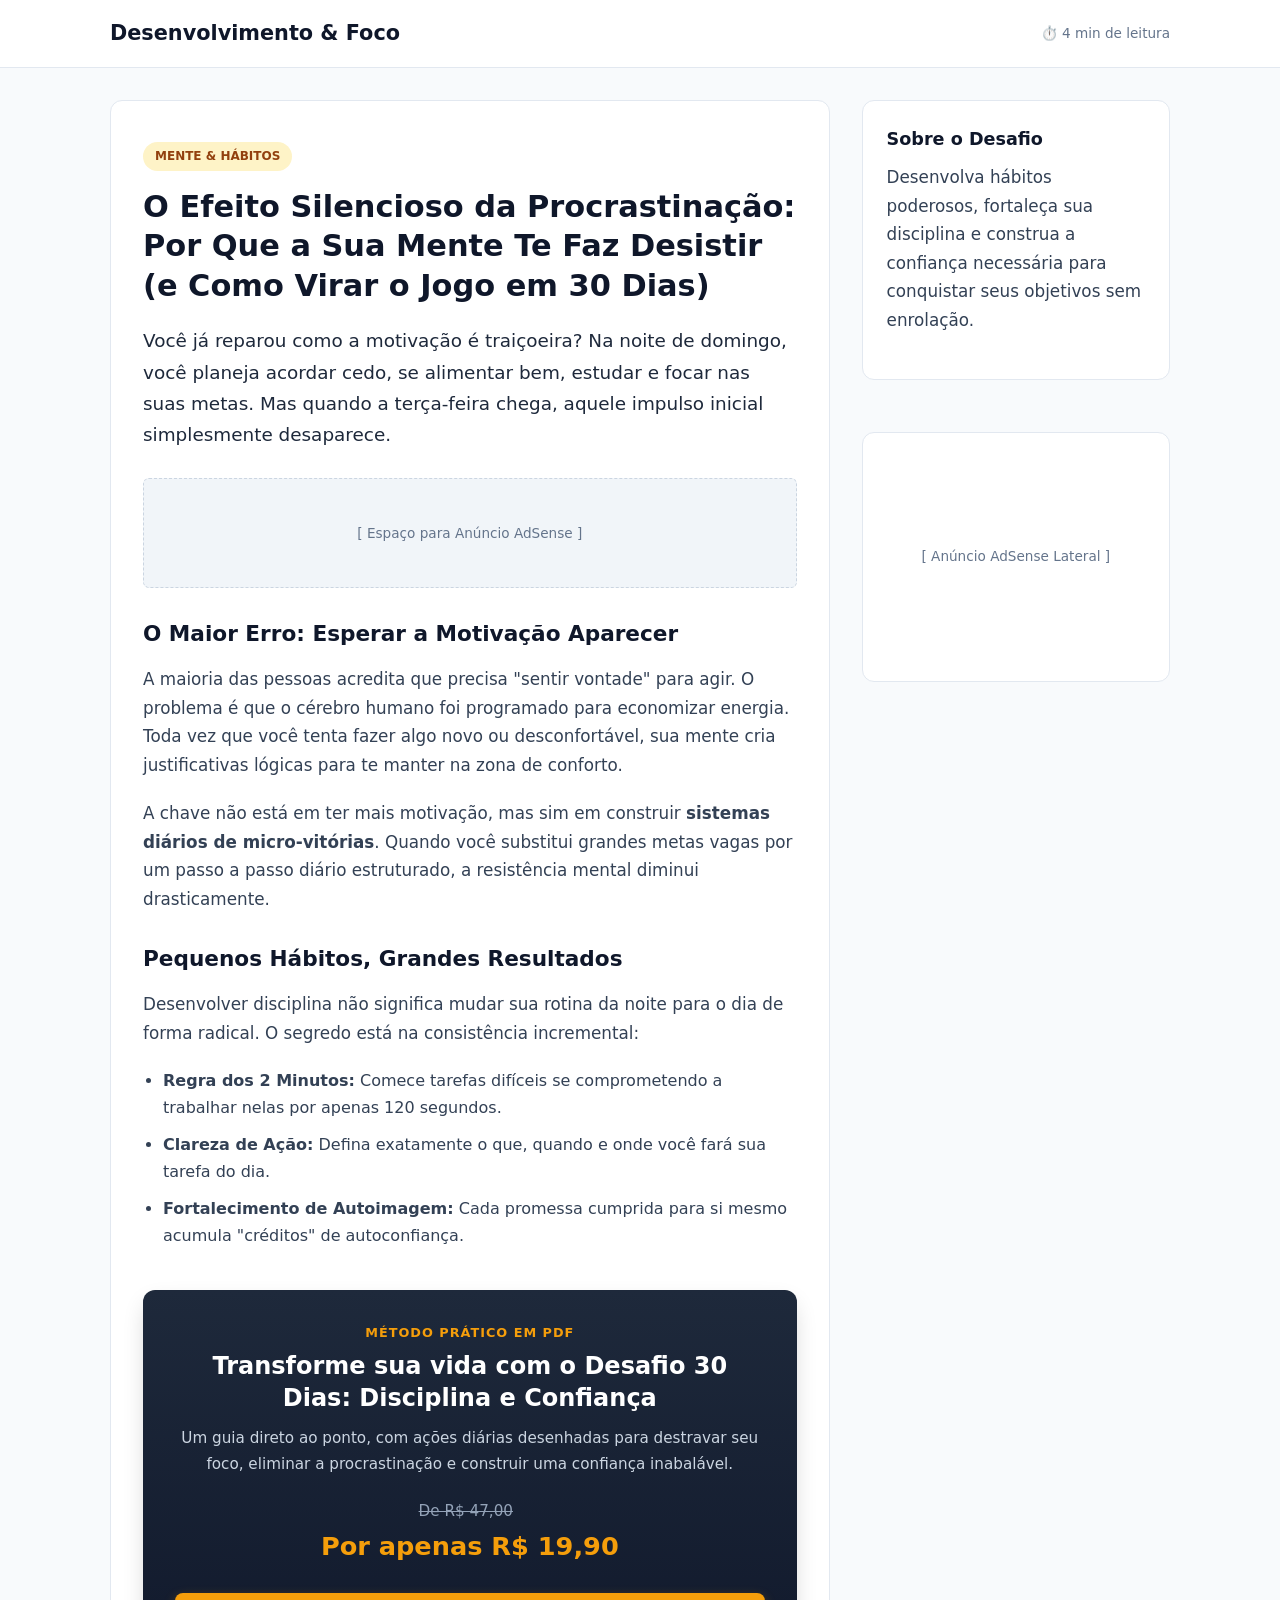
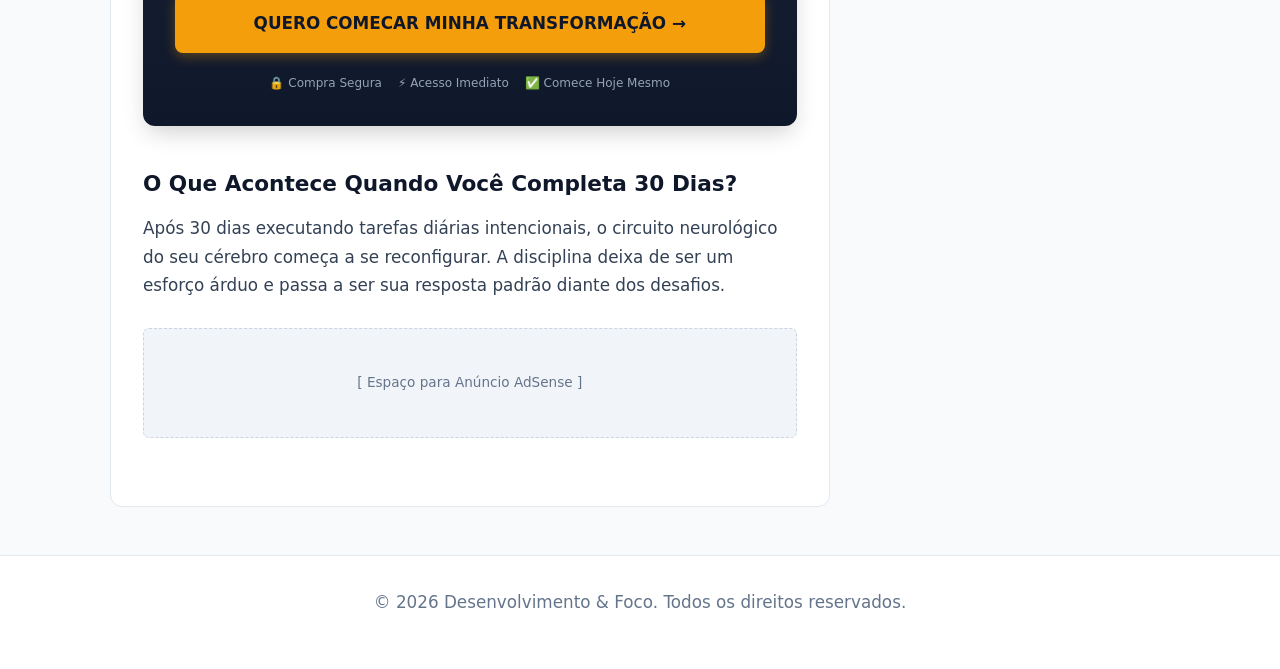
==== index.html @ 8fd377ad "Add files via upload" ====
<!DOCTYPE html>
<html lang="pt-BR">
<head>
    <meta charset="UTF-8">
    <meta name="viewport" content="width=device-width, initial-scale=1.0">
    <title>Por que 93% das Pessoas Desistem nos Primeiros 7 Dias? (E Como Quebrar esse Ciclo)</title>
    <meta name="description" content="Descubra o método simples de 30 dias para desenvolver uma disciplina inabalável e construir autoconfiança sem depender de motivação.">
    
    <!-- Link para o arquivo CSS externo -->
    <link rel="stylesheet" href="style.css">
</head>
<body>

    <header class="header">
        <div class="container header-container">
            <div class="logo">Desenvolvimento & Foco</div>
            <span class="read-time">⏱️ 4 min de leitura</span>
        </div>
    </header>

    <div class="container main-layout">
        
        <!-- Artigo Principal de Conversão -->
        <main class="content">
            <article>
                <span class="category">Mente & Hábitos</span>
                <h1>O Efeito Silencioso da Procrastinação: Por Que a Sua Mente Te Faz Desistir (e Como Virar o Jogo em 30 Dias)</h1>
                
                <p class="intro">
                    Você já reparou como a motivação é traiçoeira? Na noite de domingo, você planeja acordar cedo, se alimentar bem, estudar e focar nas suas metas. Mas quando a terça-feira chega, aquele impulso inicial simplesmente desaparece.
                </p>

                <!-- Espaço AdSense Topo -->
                <div class="adsense-box">
                    <!-- Insira seu código do Google AdSense aqui -->
                    <span>[ Espaço para Anúncio AdSense ]</span>
                </div>

                <h2>O Maior Erro: Esperar a Motivação Aparecer</h2>
                <p>
                    A maioria das pessoas acredita que precisa "sentir vontade" para agir. O problema é que o cérebro humano foi programado para economizar energia. Toda vez que você tenta fazer algo novo ou desconfortável, sua mente cria justificativas lógicas para te manter na zona de conforto.
                </p>
                <p>
                    A chave não está em ter mais motivação, mas sim em construir <strong>sistemas diários de micro-vitórias</strong>. Quando você substitui grandes metas vagas por um passo a passo diário estruturado, a resistência mental diminui drasticamente.
                </p>

                <h2>Pequenos Hábitos, Grandes Resultados</h2>
                <p>
                    Desenvolver disciplina não significa mudar sua rotina da noite para o dia de forma radical. O segredo está na consistência incremental:
                </p>
                
                <ul class="article-list">
                    <li><strong>Regra dos 2 Minutos:</strong> Comece tarefas difíceis se comprometendo a trabalhar nelas por apenas 120 segundos.</li>
                    <li><strong>Clareza de Ação:</strong> Defina exatamente o que, quando e onde você fará sua tarefa do dia.</li>
                    <li><strong>Fortalecimento de Autoimagem:</strong> Cada promessa cumprida para si mesmo acumula "créditos" de autoconfiança.</li>
                </ul>

                <!-- Banner/Card de Conversão do PDF -->
                <div class="product-banner">
                    <div class="product-tag">MÉTODO PRÁTICO EM PDF</div>
                    <h3>Transforme sua vida com o Desafio 30 Dias: Disciplina e Confiança</h3>
                    <p class="product-desc">
                        Um guia direto ao ponto, com ações diárias desenhadas para destravar seu foco, eliminar a procrastinação e construir uma confiança inabalável.
                    </p>
                    
                    <div class="price-container">
                        <span class="price-old">De R$ 47,00</span>
                        <span class="price-current">Por apenas R$ 19,90</span>
                    </div>

                    <a href="https://pay.kiwify.com.br/ElKavMv" target="_blank" class="cta-button" id="btn-kiwify">
                        QUERO COMECAR MINHA TRANSFORMAÇÃO →
                    </a>

                    <div class="guarantee-badges">
                        <span>🔒 Compra Segura</span>
                        <span>⚡ Acesso Imediato</span>
                        <span>✅ Comece Hoje Mesmo</span>
                    </div>
                </div>

                <h2>O Que Acontece Quando Você Completa 30 Dias?</h2>
                <p>
                    Após 30 dias executando tarefas diárias intencionais, o circuito neurológico do seu cérebro começa a se reconfigurar. A disciplina deixa de ser um esforço árduo e passa a ser sua resposta padrão diante dos desafios.
                </p>

                <!-- Espaço AdSense Fim do Artigo -->
                <div class="adsense-box">
                    <!-- Insira seu código do Google AdSense aqui -->
                    <span>[ Espaço para Anúncio AdSense ]</span>
                </div>
            </article>
        </main>

        <!-- Sidebar Lateral -->
        <aside class="sidebar">
            <div class="widget">
                <h3>Sobre o Desafio</h3>
                <p>Desenvolva hábitos poderosos, fortaleça sua disciplina e construa a confiança necessária para conquistar seus objetivos sem enrolação.</p>
            </div>

            <!-- Espaço AdSense Sidebar -->
            <div class="widget adsense-box sidebar-ads">
                <span>[ Anúncio AdSense Lateral ]</span>
            </div>
        </aside>

    </div>

    <footer>
        <div class="container footer-content">
            <p>&copy; 2026 Desenvolvimento & Foco. Todos os direitos reservados.</p>
        </div>
    </footer>

    <!-- Link para o arquivo JS externo -->
    <script src="script.js"></script>
</body>
</html>
---- style.css ----
:root {
    --primary-color: #f59e0b; /* Amarelo/Laranja de alta conversão */
    --primary-hover: #d97706;
    --bg-main: #f8fafc;
    --bg-card: #ffffff;
    --text-dark: #0f172a;
    --text-body: #334155;
    --text-muted: #64748b;
    --border-color: #e2e8f0;
}

* {
    margin: 0;
    padding: 0;
    box-sizing: border-box;
    font-family: system-ui, -apple-system, BlinkMacSystemFont, 'Segoe UI', Roboto, Oxygen, Ubuntu, Cantarell, sans-serif;
}

body {
    background-color: var(--bg-main);
    color: var(--text-body);
    line-height: 1.7;
}

.container {
    max-width: 1100px;
    margin: 0 auto;
    padding: 0 1.25rem;
}

/* Header */
.header {
    background-color: var(--bg-card);
    border-bottom: 1px solid var(--border-color);
    padding: 1rem 0;
}

.header-container {
    display: flex;
    justify-content: space-between;
    align-items: center;
}

.logo {
    font-size: 1.3rem;
    font-weight: 800;
    color: var(--text-dark);
}

.read-time {
    font-size: 0.85rem;
    color: var(--text-muted);
}

/* Layout Principal */
.main-layout {
    display: grid;
    grid-template-columns: 1fr;
    gap: 2rem;
    margin: 2rem auto;
}

@media (min-width: 768px) {
    .main-layout {
        grid-template-columns: 2.8fr 1.2fr;
    }
}

/* Artigo */
.content {
    background: var(--bg-card);
    padding: 2.5rem 2rem;
    border-radius: 12px;
    border: 1px solid var(--border-color);
}

.category {
    display: inline-block;
    background-color: #fef3c7;
    color: #92400e;
    font-weight: 700;
    font-size: 0.75rem;
    padding: 0.25rem 0.75rem;
    border-radius: 999px;
    text-transform: uppercase;
    margin-bottom: 1rem;
}

h1 {
    font-size: 1.9rem;
    color: var(--text-dark);
    line-height: 1.3;
    margin-bottom: 1.25rem;
}

h2 {
    font-size: 1.35rem;
    color: var(--text-dark);
    margin: 1.75rem 0 0.75rem;
}

p {
    margin-bottom: 1.25rem;
    font-size: 1.05rem;
}

.intro {
    font-size: 1.15rem;
    font-weight: 500;
    color: #1e293b;
}

.article-list {
    margin: 1rem 0 1.5rem 1.25rem;
}

.article-list li {
    margin-bottom: 0.6rem;
}

/* Blocos de Anúncio AdSense */
.adsense-box {
    background-color: #f1f5f9;
    border: 1px dashed #cbd5e1;
    min-height: 110px;
    display: flex;
    align-items: center;
    justify-content: center;
    color: var(--text-muted);
    font-size: 0.85rem;
    margin: 1.75rem 0;
    border-radius: 6px;
}

/* Card / Banner de Venda (Kiwify) */
.product-banner {
    background: linear-gradient(180deg, #1e293b 0%, #0f172a 100%);
    color: #ffffff;
    padding: 2rem;
    border-radius: 12px;
    margin: 2.5rem 0;
    text-align: center;
    box-shadow: 0 10px 25px -5px rgba(0, 0, 0, 0.2);
}

.product-tag {
    color: var(--primary-color);
    font-size: 0.8rem;
    font-weight: 800;
    letter-spacing: 1px;
    margin-bottom: 0.5rem;
}

.product-banner h3 {
    font-size: 1.5rem;
    margin-bottom: 0.75rem;
    line-height: 1.3;
}

.product-desc {
    font-size: 0.95rem;
    color: #cbd5e1;
    margin-bottom: 1.25rem;
}

.price-container {
    margin: 1rem 0 1.5rem;
}

.price-old {
    text-decoration: line-through;
    color: #94a3b8;
    font-size: 0.95rem;
    margin-right: 0.5rem;
}

.price-current {
    font-size: 1.6rem;
    font-weight: 800;
    color: var(--primary-color);
    display: block;
}

.cta-button {
    display: inline-block;
    width: 100%;
    background-color: var(--primary-color);
    color: #0f172a;
    font-weight: 800;
    font-size: 1.05rem;
    padding: 1rem;
    text-decoration: none;
    border-radius: 8px;
    transition: background-color 0.2s transform 0.1s;
    box-shadow: 0 4px 12px rgba(245, 158, 11, 0.3);
}

.cta-button:hover {
    background-color: var(--primary-hover);
    transform: translateY(-2px);
}

.guarantee-badges {
    display: flex;
    justify-content: center;
    gap: 1rem;
    flex-wrap: wrap;
    margin-top: 1.25rem;
    font-size: 0.75rem;
    color: #94a3b8;
}

/* Sidebar */
.sidebar {
    display: flex;
    flex-direction: column;
    gap: 1.5rem;
}

.widget {
    background: var(--bg-card);
    padding: 1.5rem;
    border-radius: 12px;
    border: 1px solid var(--border-color);
}

.widget h3 {
    font-size: 1.1rem;
    margin-bottom: 0.5rem;
    color: var(--text-dark);
}

.sidebar-ads {
    min-height: 250px;
}

/* Footer */
footer {
    border-top: 1px solid var(--border-color);
    background: var(--bg-card);
    padding: 2rem 0;
    text-align: center;
    font-size: 0.85rem;
    color: var(--text-muted);
    margin-top: 3rem;
}
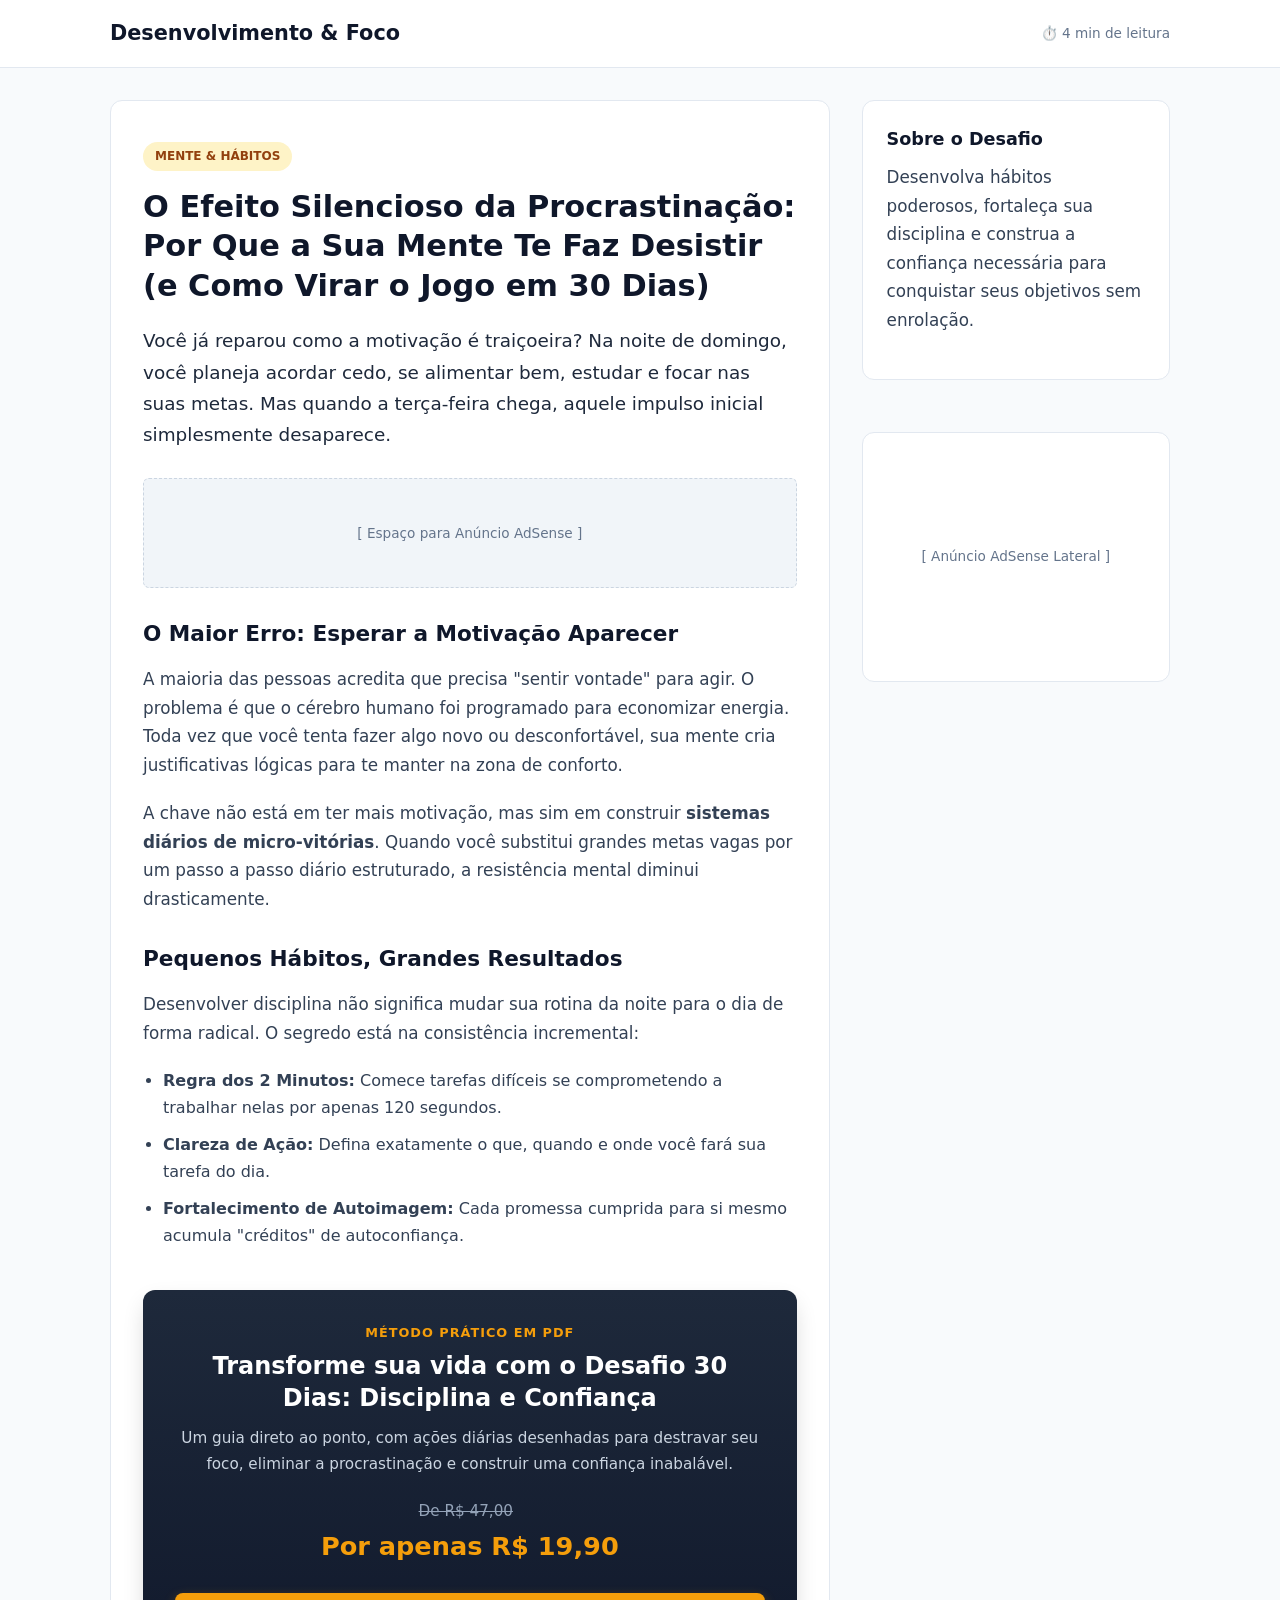
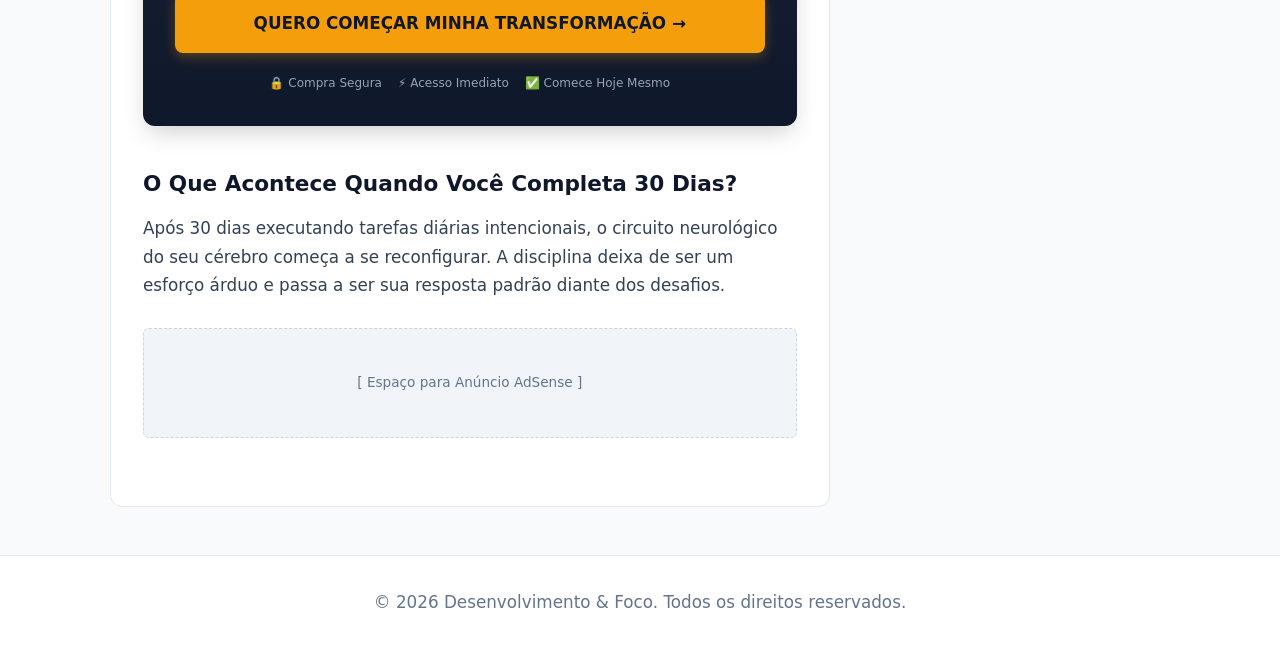
==== commit 0406b96e: "Add files via upload" ====
--- a/index.html
+++ b/index.html
@@ -6,6 +6,9 @@
     <title>Por que 93% das Pessoas Desistem nos Primeiros 7 Dias? (E Como Quebrar esse Ciclo)</title>
     <meta name="description" content="Descubra o método simples de 30 dias para desenvolver uma disciplina inabalável e construir autoconfiança sem depender de motivação.">
     
+    <!-- Script de Análises da Vercel -->
+    <script defer src="/_vercel/insights/script.js"></script>
+
     <!-- Link para o arquivo CSS externo -->
     <link rel="stylesheet" href="style.css">
 </head>
@@ -69,7 +72,7 @@
                     </div>
 
                     <a href="https://pay.kiwify.com.br/ElKavMv" target="_blank" class="cta-button" id="btn-kiwify">
-                        QUERO COMECAR MINHA TRANSFORMAÇÃO →
+                        QUERO COMEÇAR MINHA TRANSFORMAÇÃO →
                     </a>
 
                     <div class="guarantee-badges">
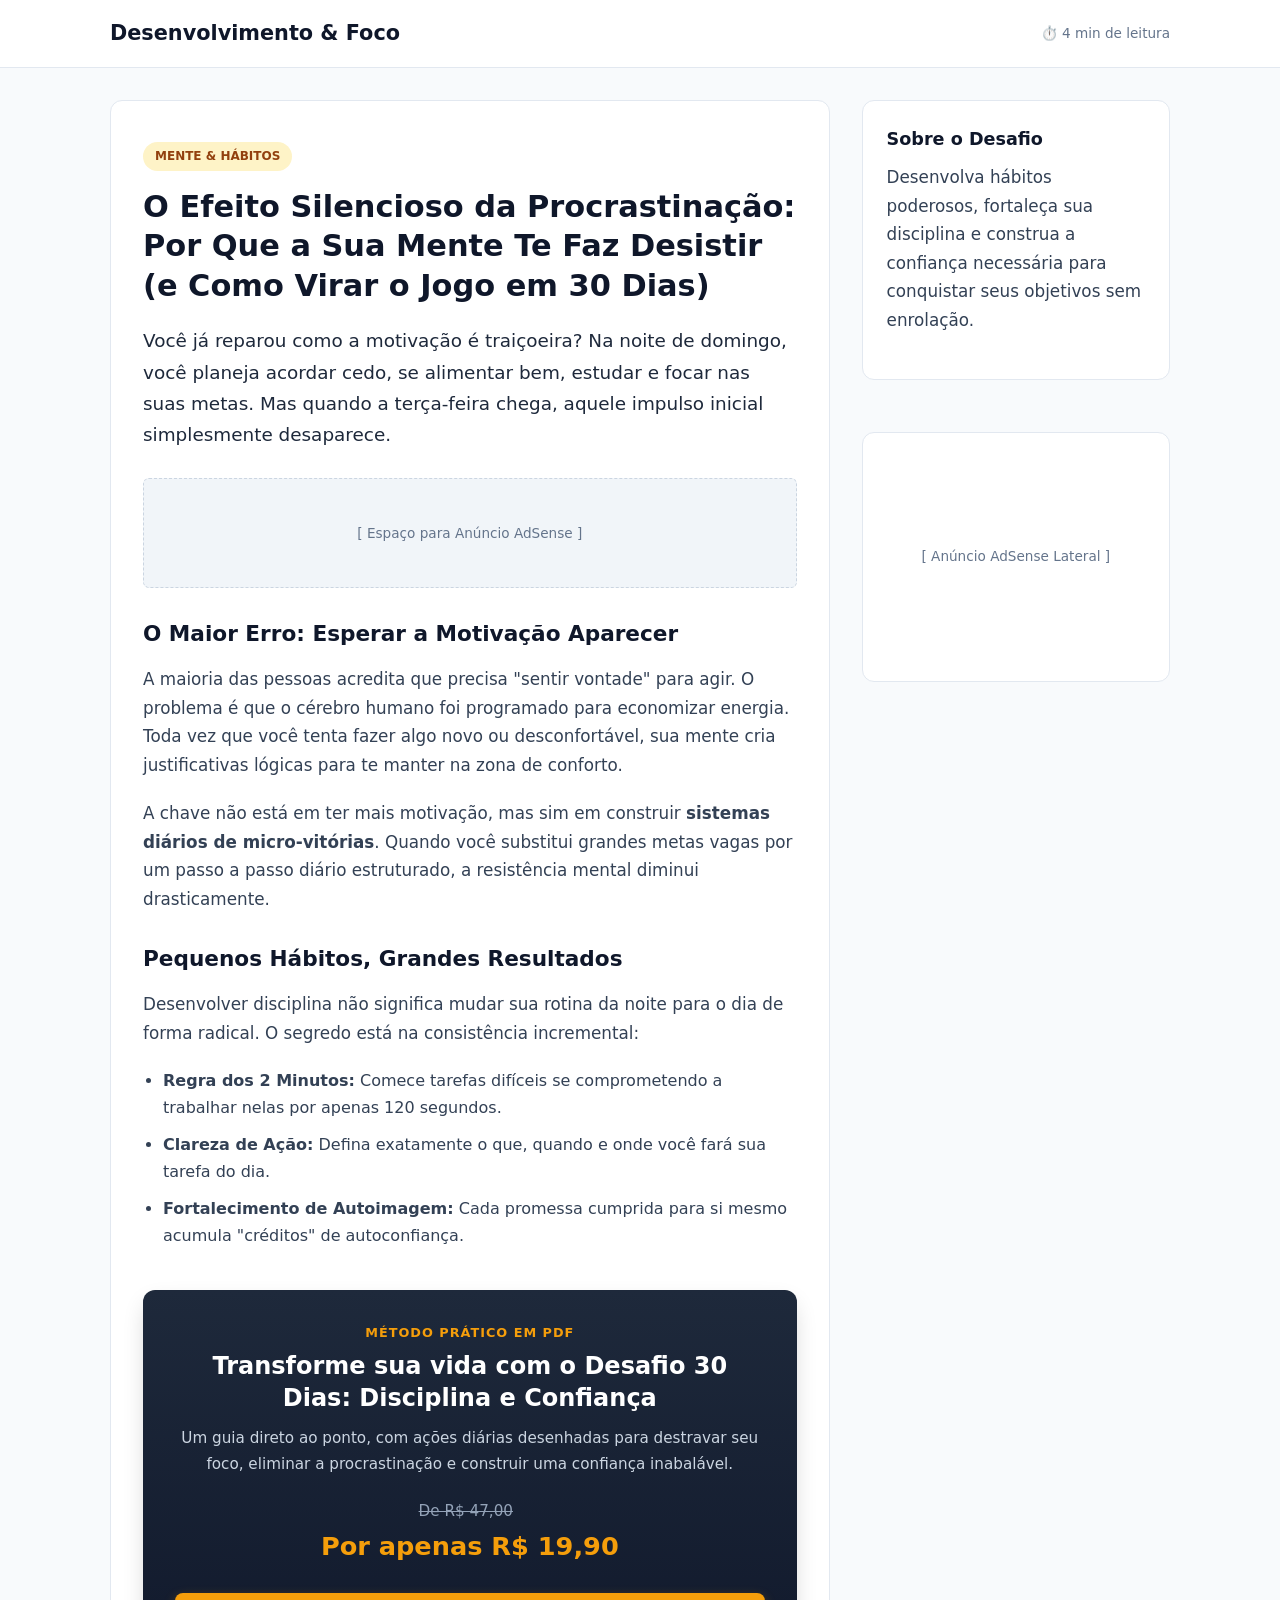
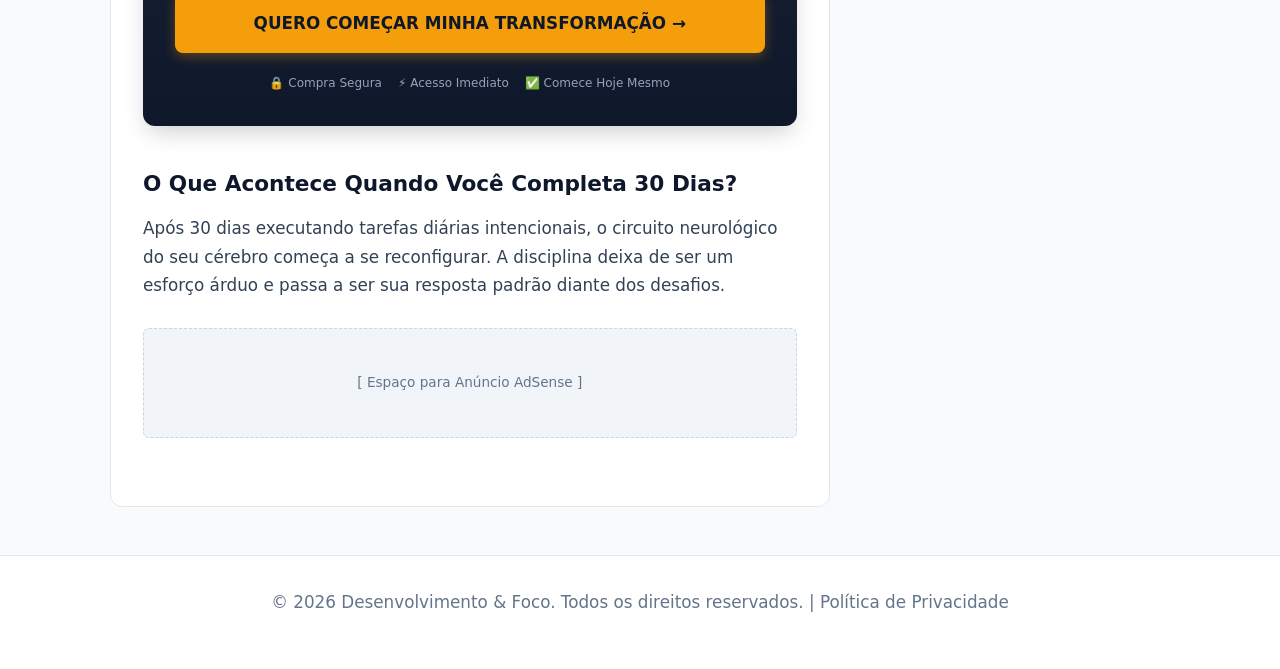
==== commit e7c44ace: "Add files via upload" ====
--- a/index.html
+++ b/index.html
@@ -112,7 +112,7 @@
 
     <footer>
         <div class="container footer-content">
-            <p>&copy; 2026 Desenvolvimento & Foco. Todos os direitos reservados.</p>
+            <p>&copy; 2026 Desenvolvimento & Foco. Todos os direitos reservados. | <a href="privacidade.html" style="color: var(--primary); text-decoration: none;">Política de Privacidade</a></p>
         </div>
     </footer>
 
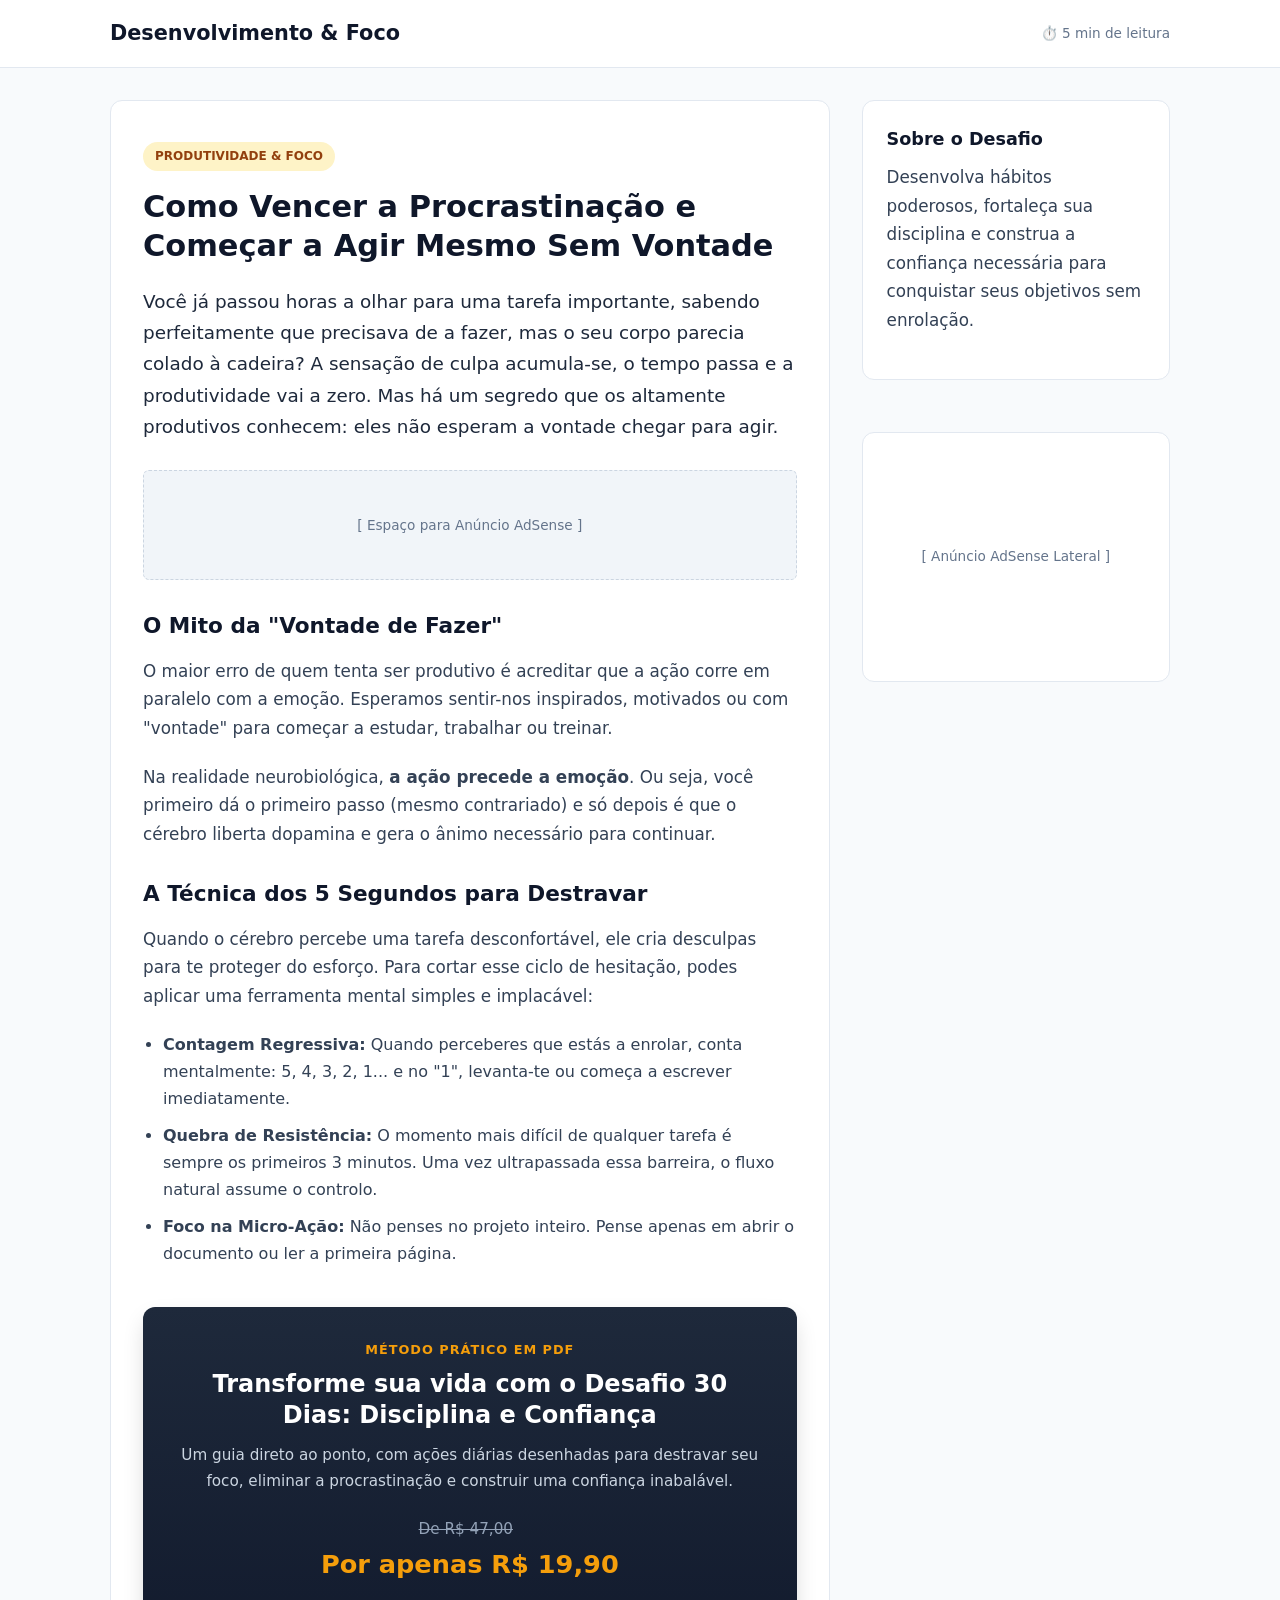
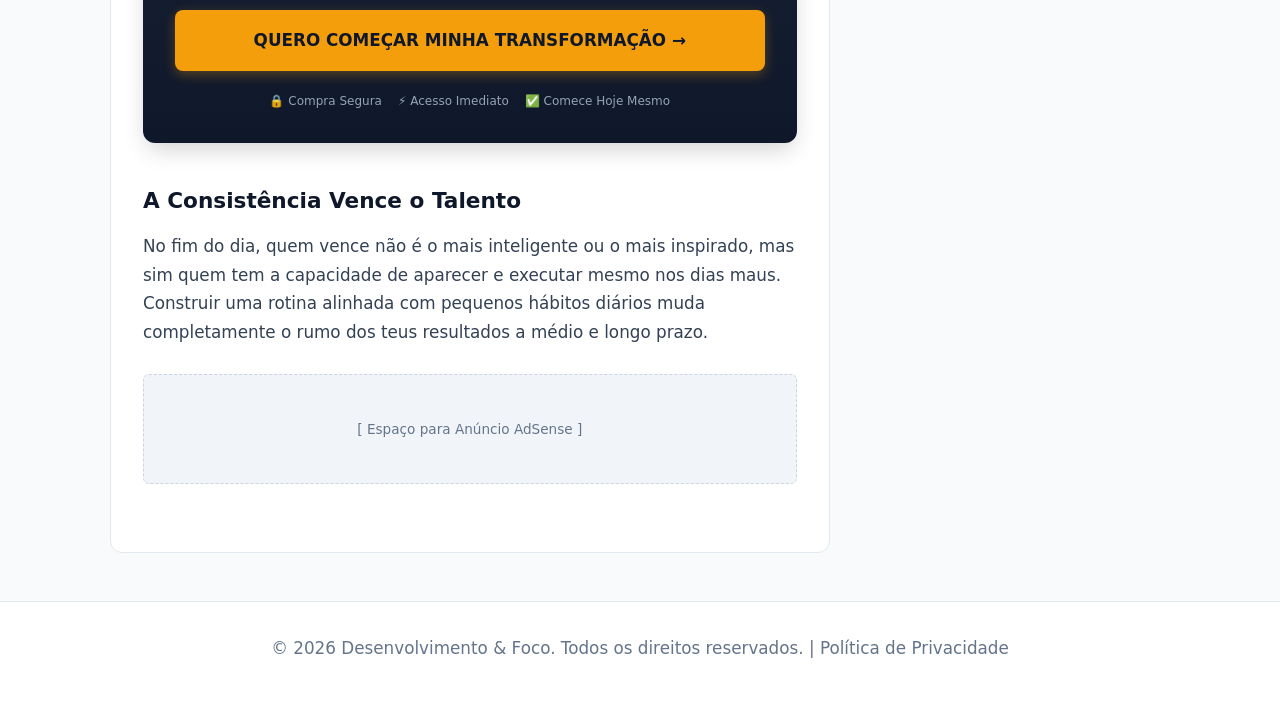
==== commit 369f2d7b: "Add files via upload" ====
--- a/index.html
+++ b/index.html
@@ -3,8 +3,8 @@
 <head>
     <meta charset="UTF-8">
     <meta name="viewport" content="width=device-width, initial-scale=1.0">
-    <title>Por que 93% das Pessoas Desistem nos Primeiros 7 Dias? (E Como Quebrar esse Ciclo)</title>
-    <meta name="description" content="Descubra o método simples de 30 dias para desenvolver uma disciplina inabalável e construir autoconfiança sem depender de motivação.">
+    <title>Como Vencer a Procrastinação e Começar a Agir Mesmo Sem Vontade</title>
+    <meta name="description" content="Descubra técnicas práticas para destravar o seu foco e executar o que precisa ser feito, eliminando a preguiça e a falta de vontade do dia a dia.">
     
     <!-- Script de Análises da Vercel -->
     <script defer src="/_vercel/insights/script.js"></script>
@@ -17,7 +17,7 @@
     <header class="header">
         <div class="container header-container">
             <div class="logo">Desenvolvimento & Foco</div>
-            <span class="read-time">⏱️ 4 min de leitura</span>
+            <span class="read-time">⏱️ 5 min de leitura</span>
         </div>
     </header>
 
@@ -26,11 +26,11 @@
         <!-- Artigo Principal de Conversão -->
         <main class="content">
             <article>
-                <span class="category">Mente & Hábitos</span>
-                <h1>O Efeito Silencioso da Procrastinação: Por Que a Sua Mente Te Faz Desistir (e Como Virar o Jogo em 30 Dias)</h1>
+                <span class="category">Produtividade & Foco</span>
+                <h1>Como Vencer a Procrastinação e Começar a Agir Mesmo Sem Vontade</h1>
                 
                 <p class="intro">
-                    Você já reparou como a motivação é traiçoeira? Na noite de domingo, você planeja acordar cedo, se alimentar bem, estudar e focar nas suas metas. Mas quando a terça-feira chega, aquele impulso inicial simplesmente desaparece.
+                    Você já passou horas a olhar para uma tarefa importante, sabendo perfeitamente que precisava de a fazer, mas o seu corpo parecia colado à cadeira? A sensação de culpa acumula-se, o tempo passa e a produtividade vai a zero. Mas há um segredo que os altamente produtivos conhecem: eles não esperam a vontade chegar para agir.
                 </p>
 
                 <!-- Espaço AdSense Topo -->
@@ -39,23 +39,23 @@
                     <span>[ Espaço para Anúncio AdSense ]</span>
                 </div>
 
-                <h2>O Maior Erro: Esperar a Motivação Aparecer</h2>
+                <h2>O Mito da "Vontade de Fazer"</h2>
                 <p>
-                    A maioria das pessoas acredita que precisa "sentir vontade" para agir. O problema é que o cérebro humano foi programado para economizar energia. Toda vez que você tenta fazer algo novo ou desconfortável, sua mente cria justificativas lógicas para te manter na zona de conforto.
+                    O maior erro de quem tenta ser produtivo é acreditar que a ação corre em paralelo com a emoção. Esperamos sentir-nos inspirados, motivados ou com "vontade" para começar a estudar, trabalhar ou treinar. 
                 </p>
                 <p>
-                    A chave não está em ter mais motivação, mas sim em construir <strong>sistemas diários de micro-vitórias</strong>. Quando você substitui grandes metas vagas por um passo a passo diário estruturado, a resistência mental diminui drasticamente.
+                    Na realidade neurobiológica, <strong>a ação precede a emoção</strong>. Ou seja, você primeiro dá o primeiro passo (mesmo contrariado) e só depois é que o cérebro liberta dopamina e gera o ânimo necessário para continuar. 
                 </p>
 
-                <h2>Pequenos Hábitos, Grandes Resultados</h2>
+                <h2>A Técnica dos 5 Segundos para Destravar</h2>
                 <p>
-                    Desenvolver disciplina não significa mudar sua rotina da noite para o dia de forma radical. O segredo está na consistência incremental:
+                    Quando o cérebro percebe uma tarefa desconfortável, ele cria desculpas para te proteger do esforço. Para cortar esse ciclo de hesitação, podes aplicar uma ferramenta mental simples e implacável:
                 </p>
                 
                 <ul class="article-list">
-                    <li><strong>Regra dos 2 Minutos:</strong> Comece tarefas difíceis se comprometendo a trabalhar nelas por apenas 120 segundos.</li>
-                    <li><strong>Clareza de Ação:</strong> Defina exatamente o que, quando e onde você fará sua tarefa do dia.</li>
-                    <li><strong>Fortalecimento de Autoimagem:</strong> Cada promessa cumprida para si mesmo acumula "créditos" de autoconfiança.</li>
+                    <li><strong>Contagem Regressiva:</strong> Quando perceberes que estás a enrolar, conta mentalmente: 5, 4, 3, 2, 1... e no "1", levanta-te ou começa a escrever imediatamente.</li>
+                    <li><strong>Quebra de Resistência:</strong> O momento mais difícil de qualquer tarefa é sempre os primeiros 3 minutos. Uma vez ultrapassada essa barreira, o fluxo natural assume o controlo.</li>
+                    <li><strong>Foco na Micro-Ação:</strong> Não penses no projeto inteiro. Pense apenas em abrir o documento ou ler a primeira página.</li>
                 </ul>
 
                 <!-- Banner/Card de Conversão do PDF -->
@@ -82,9 +82,9 @@
                     </div>
                 </div>
 
-                <h2>O Que Acontece Quando Você Completa 30 Dias?</h2>
+                <h2>A Consistência Vence o Talento</h2>
                 <p>
-                    Após 30 dias executando tarefas diárias intencionais, o circuito neurológico do seu cérebro começa a se reconfigurar. A disciplina deixa de ser um esforço árduo e passa a ser sua resposta padrão diante dos desafios.
+                    No fim do dia, quem vence não é o mais inteligente ou o mais inspirado, mas sim quem tem a capacidade de aparecer e executar mesmo nos dias maus. Construir uma rotina alinhada com pequenos hábitos diários muda completamente o rumo dos teus resultados a médio e longo prazo.
                 </p>
 
                 <!-- Espaço AdSense Fim do Artigo -->
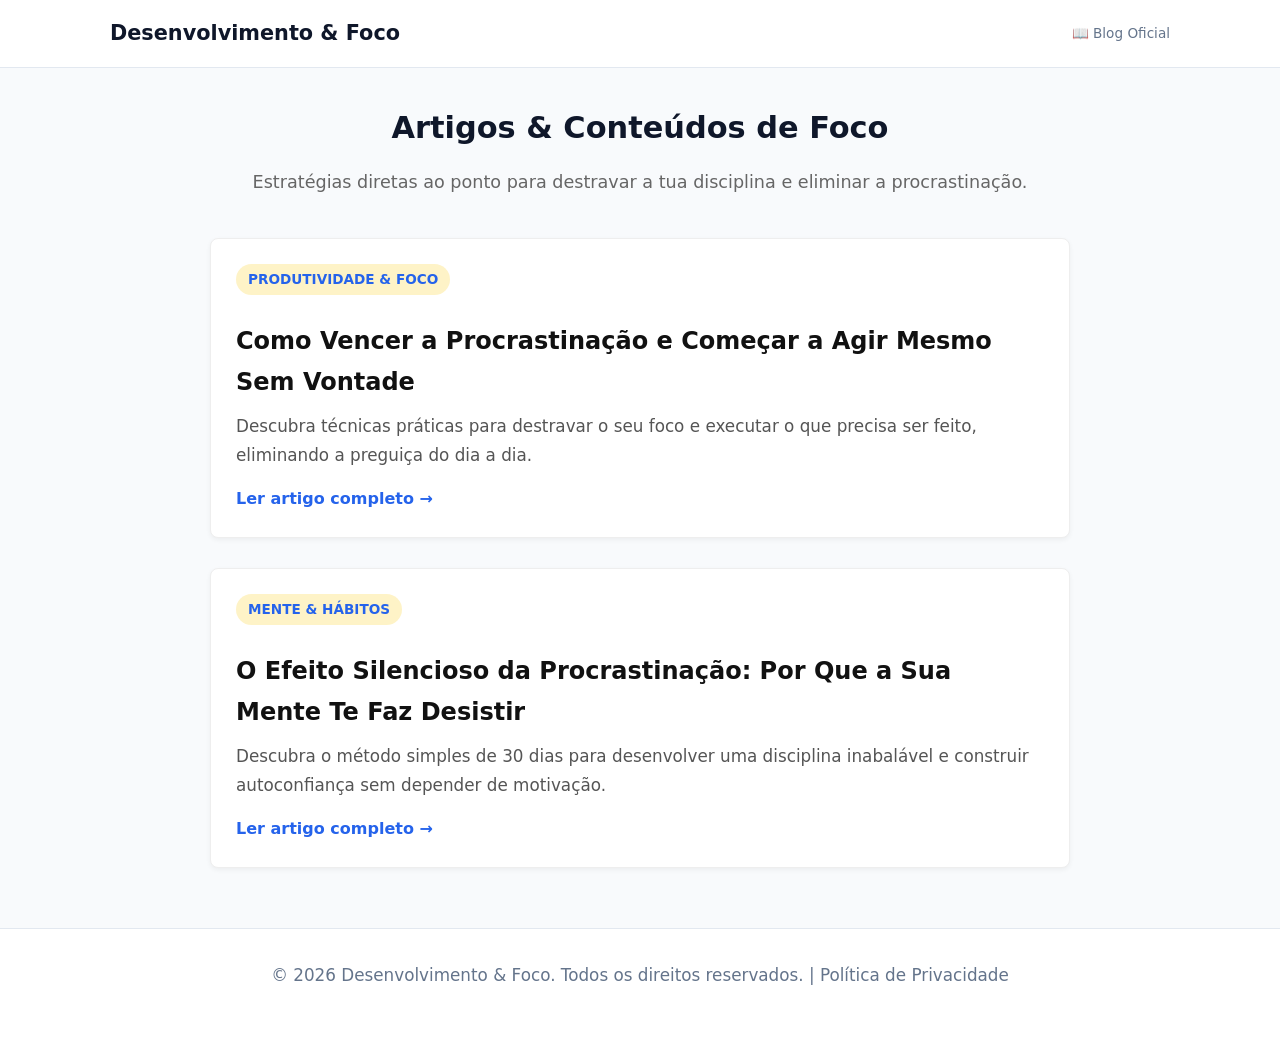
==== commit ee891e7f: "Add files via upload" ====
--- a/index.html
+++ b/index.html
@@ -3,8 +3,8 @@
 <head>
     <meta charset="UTF-8">
     <meta name="viewport" content="width=device-width, initial-scale=1.0">
-    <title>Como Vencer a Procrastinação e Começar a Agir Mesmo Sem Vontade</title>
-    <meta name="description" content="Descubra técnicas práticas para destravar o seu foco e executar o que precisa ser feito, eliminando a preguiça e a falta de vontade do dia a dia.">
+    <title>Desenvolvimento & Foco - O Guia Prático para Disciplina e Alta Performance</title>
+    <meta name="description" content="Artigos práticos sobre produtividade, hábitos, foco e desenvolvimento pessoal para eliminar a procrastinação.">
     
     <!-- Script de Análises da Vercel -->
     <script defer src="/_vercel/insights/script.js"></script>
@@ -17,106 +17,45 @@
     <header class="header">
         <div class="container header-container">
             <div class="logo">Desenvolvimento & Foco</div>
-            <span class="read-time">⏱️ 5 min de leitura</span>
+            <span class="read-time">📖 Blog Oficial</span>
         </div>
     </header>
 
-    <div class="container main-layout">
+    <div class="container main-layout" style="display: block; max-width: 900px; margin: 40px auto; padding: 0 20px;">
         
-        <!-- Artigo Principal de Conversão -->
-        <main class="content">
-            <article>
-                <span class="category">Produtividade & Foco</span>
-                <h1>Como Vencer a Procrastinação e Começar a Agir Mesmo Sem Vontade</h1>
-                
-                <p class="intro">
-                    Você já passou horas a olhar para uma tarefa importante, sabendo perfeitamente que precisava de a fazer, mas o seu corpo parecia colado à cadeira? A sensação de culpa acumula-se, o tempo passa e a produtividade vai a zero. Mas há um segredo que os altamente produtivos conhecem: eles não esperam a vontade chegar para agir.
-                </p>
+        <div style="text-align: center; margin-bottom: 40px;">
+            <h1>Artigos & Conteúdos de Foco</h1>
+            <p style="color: #666; font-size: 1.1rem; margin-top: 10px;">Estratégias diretas ao ponto para destravar a tua disciplina e eliminar a procrastinação.</p>
+        </div>
 
-                <!-- Espaço AdSense Topo -->
-                <div class="adsense-box">
-                    <!-- Insira seu código do Google AdSense aqui -->
-                    <span>[ Espaço para Anúncio AdSense ]</span>
-                </div>
+        <!-- Lista de Artigos do Blog -->
+        <div style="display: grid; gap: 30px;">
+            
+            <!-- Artigo 2 -->
+            <article style="background: #fff; padding: 25px; border-radius: 8px; box-shadow: 0 2px 5px rgba(0,0,0,0.05); border: 1px solid #eee;">
+                <span class="category" style="font-size: 0.85rem; font-weight: bold; color: #2563eb;">Produtividade & Foco</span>
+                <h2 style="margin: 10px 0; font-size: 1.5rem;"><a href="artigo-vencer-preguica.html" style="color: #111; text-decoration: none;">Como Vencer a Procrastinação e Começar a Agir Mesmo Sem Vontade</a></h2>
+                <p style="color: #555; margin-bottom: 15px;">Descubra técnicas práticas para destravar o seu foco e executar o que precisa ser feito, eliminando a preguiça do dia a dia.</p>
+                <a href="artigo-vencer-preguica.html" style="color: #2563eb; font-weight: bold; text-decoration: none;">Ler artigo completo →</a>
+            </article>
 
-                <h2>O Mito da "Vontade de Fazer"</h2>
-                <p>
-                    O maior erro de quem tenta ser produtivo é acreditar que a ação corre em paralelo com a emoção. Esperamos sentir-nos inspirados, motivados ou com "vontade" para começar a estudar, trabalhar ou treinar. 
-                </p>
-                <p>
-                    Na realidade neurobiológica, <strong>a ação precede a emoção</strong>. Ou seja, você primeiro dá o primeiro passo (mesmo contrariado) e só depois é que o cérebro liberta dopamina e gera o ânimo necessário para continuar. 
-                </p>
+            <!-- Artigo 1 -->
+            <article style="background: #fff; padding: 25px; border-radius: 8px; box-shadow: 0 2px 5px rgba(0,0,0,0.05); border: 1px solid #eee;">
+                <span class="category" style="font-size: 0.85rem; font-weight: bold; color: #2563eb;">Mente & Hábitos</span>
+                <h2 style="margin: 10px 0; font-size: 1.5rem;"><a href="artigo-procrastinacao.html" style="color: #111; text-decoration: none;">O Efeito Silencioso da Procrastinação: Por Que a Sua Mente Te Faz Desistir</a></h2>
+                <p style="color: #555; margin-bottom: 15px;">Descubra o método simples de 30 dias para desenvolver uma disciplina inabalável e construir autoconfiança sem depender de motivação.</p>
+                <a href="artigo-procrastinacao.html" style="color: #2563eb; font-weight: bold; text-decoration: none;">Ler artigo completo →</a>
+            </article>
 
-                <h2>A Técnica dos 5 Segundos para Destravar</h2>
-                <p>
-                    Quando o cérebro percebe uma tarefa desconfortável, ele cria desculpas para te proteger do esforço. Para cortar esse ciclo de hesitação, podes aplicar uma ferramenta mental simples e implacável:
-                </p>
-                
-                <ul class="article-list">
-                    <li><strong>Contagem Regressiva:</strong> Quando perceberes que estás a enrolar, conta mentalmente: 5, 4, 3, 2, 1... e no "1", levanta-te ou começa a escrever imediatamente.</li>
-                    <li><strong>Quebra de Resistência:</strong> O momento mais difícil de qualquer tarefa é sempre os primeiros 3 minutos. Uma vez ultrapassada essa barreira, o fluxo natural assume o controlo.</li>
-                    <li><strong>Foco na Micro-Ação:</strong> Não penses no projeto inteiro. Pense apenas em abrir o documento ou ler a primeira página.</li>
-                </ul>
-
-                <!-- Banner/Card de Conversão do PDF -->
-                <div class="product-banner">
-                    <div class="product-tag">MÉTODO PRÁTICO EM PDF</div>
-                    <h3>Transforme sua vida com o Desafio 30 Dias: Disciplina e Confiança</h3>
-                    <p class="product-desc">
-                        Um guia direto ao ponto, com ações diárias desenhadas para destravar seu foco, eliminar a procrastinação e construir uma confiança inabalável.
-                    </p>
-                    
-                    <div class="price-container">
-                        <span class="price-old">De R$ 47,00</span>
-                        <span class="price-current">Por apenas R$ 19,90</span>
-                    </div>
-
-                    <a href="https://pay.kiwify.com.br/ElKavMv" target="_blank" class="cta-button" id="btn-kiwify">
-                        QUERO COMEÇAR MINHA TRANSFORMAÇÃO →
-                    </a>
-
-                    <div class="guarantee-badges">
-                        <span>🔒 Compra Segura</span>
-                        <span>⚡ Acesso Imediato</span>
-                        <span>✅ Comece Hoje Mesmo</span>
-                    </div>
-                </div>
-
-                <h2>A Consistência Vence o Talento</h2>
-                <p>
-                    No fim do dia, quem vence não é o mais inteligente ou o mais inspirado, mas sim quem tem a capacidade de aparecer e executar mesmo nos dias maus. Construir uma rotina alinhada com pequenos hábitos diários muda completamente o rumo dos teus resultados a médio e longo prazo.
-                </p>
-
-                <!-- Espaço AdSense Fim do Artigo -->
-                <div class="adsense-box">
-                    <!-- Insira seu código do Google AdSense aqui -->
-                    <span>[ Espaço para Anúncio AdSense ]</span>
-                </div>
-            </article>
-        </main>
-
-        <!-- Sidebar Lateral -->
-        <aside class="sidebar">
-            <div class="widget">
-                <h3>Sobre o Desafio</h3>
-                <p>Desenvolva hábitos poderosos, fortaleça sua disciplina e construa a confiança necessária para conquistar seus objetivos sem enrolação.</p>
-            </div>
-
-            <!-- Espaço AdSense Sidebar -->
-            <div class="widget adsense-box sidebar-ads">
-                <span>[ Anúncio AdSense Lateral ]</span>
-            </div>
-        </aside>
+        </div>
 
     </div>
 
-    <footer>
+    <footer style="margin-top: 60px;">
         <div class="container footer-content">
             <p>&copy; 2026 Desenvolvimento & Foco. Todos os direitos reservados. | <a href="privacidade.html" style="color: var(--primary); text-decoration: none;">Política de Privacidade</a></p>
         </div>
     </footer>
 
-    <!-- Link para o arquivo JS externo -->
-    <script src="script.js"></script>
 </body>
 </html>
